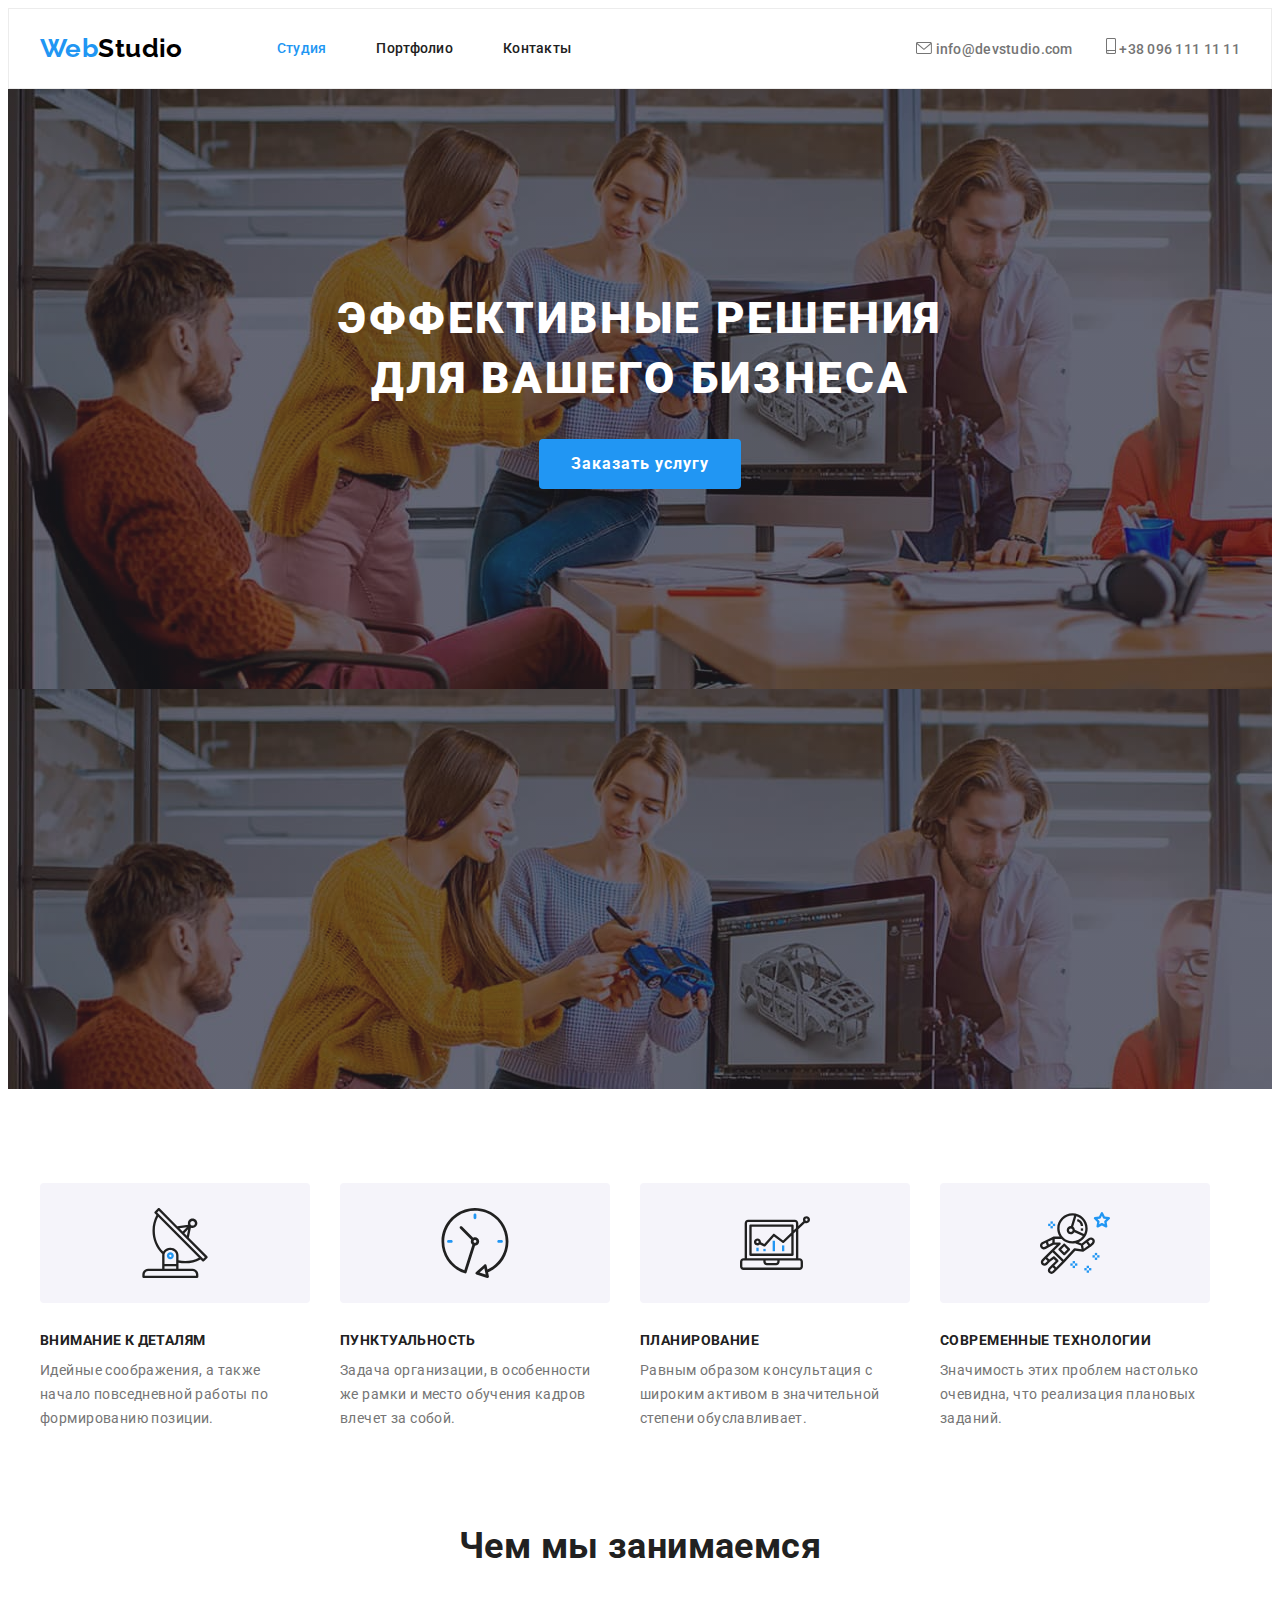
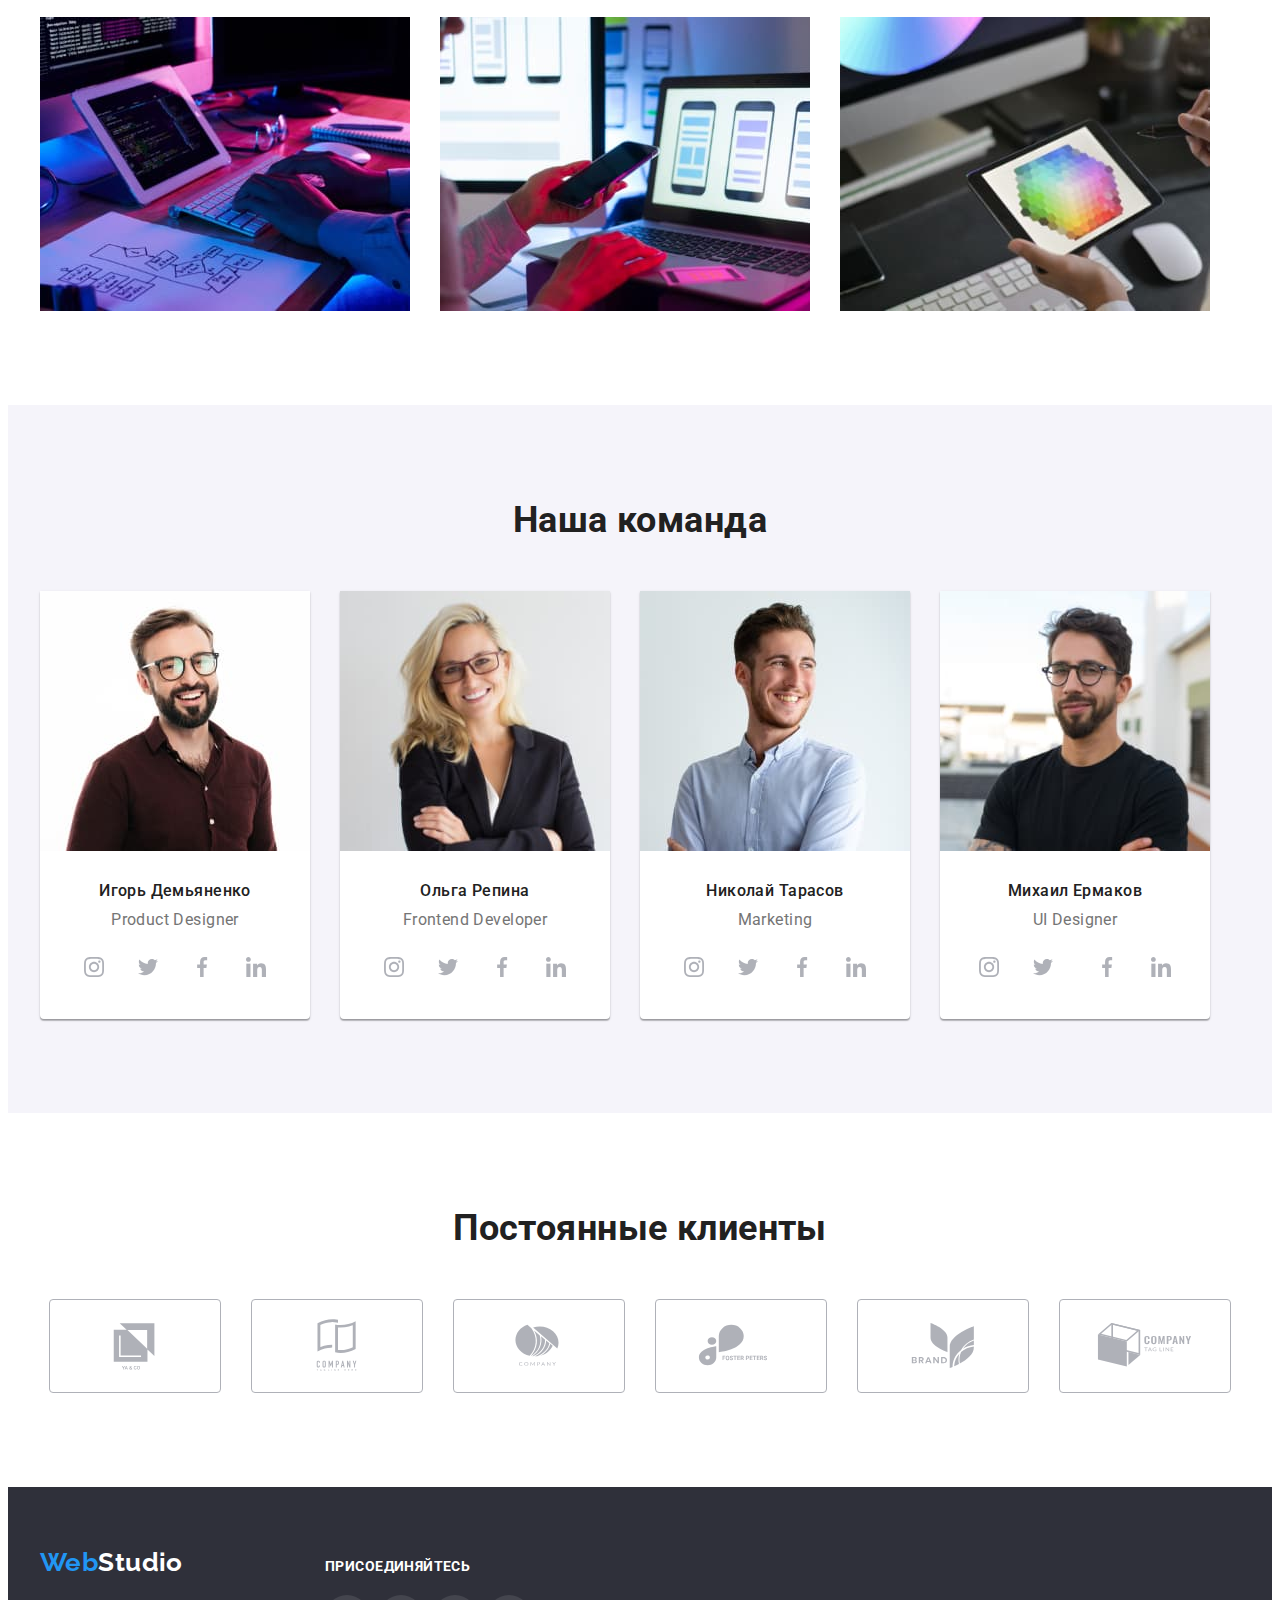
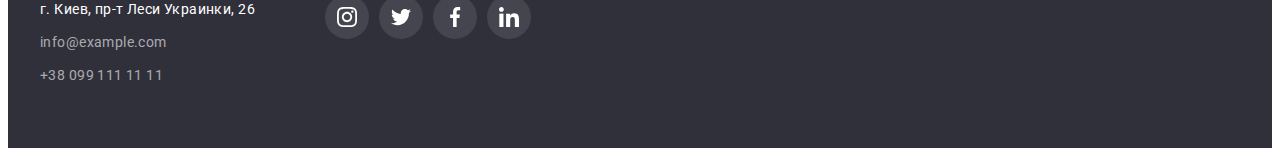
==== index.html @ d0af7e51 "HW4" ====
<!DOCTYPE html>
<html lang="ru">
  <head>
    <meta charset="UTF-8" />
    <meta http-equiv="X-UA-Compatible" content="IE=edge" />
    <meta name="viewport" content="width=device-width, initial-scale=1.0" />
    <title>Document</title>
    <link rel="preconnect" href="https://fonts.googleapis.com" />
    <link rel="preconnect" href="https://fonts.gstatic.com" crossorigin />
    <link
      href="https://fonts.googleapis.com/css2?family=Raleway:wght@700&family=Roboto:wght@400;500;700;900&display=swap"
      rel="stylesheet"
    />
    <link
      rel="stylesheet"
      href="https://cdnjs.cloudflare.com/ajax/libs/modern-normalize/1.1.0/modern-normalize.min.css"
      integrity="sha512-wpPYUAdjBVSE4KJnH1VR1HeZfpl1ub8YT/NKx4PuQ5NmX2tKuGu6U/JRp5y+Y8XG2tV+wKQpNHVUX03MfMFn9Q=="
      crossorigin="anonymous"
      referrerpolicy="no-referrer"
    />
    <link rel="stylesheet" href="./css/styles.css" />
  </head>
  <body>
    <header class="header-nav">
      <div class="container header">
        <nav class="nav">
          <a href="./index.html" class="header-logo link"
            ><span class="logo-title">Web</span>Studio</a
          >
          <ul class="header-list list">
            <li class="header-item link">
              <a href="./index.html" class="header-link link current">Студия</a>
            </li>
            <li class="header-item">
              <a href="./portfolio.html" class="header-link link">Портфолио</a>
            </li>
            <li class="header-item link">
              <a href="" class="header-link link">Контакты</a>
            </li>
          </ul>
        </nav>
        <div class="header-info">
          <a href="mailto:info@devstudio.com" class="header-post link"
            ><svg class="header-icon" width="16" height="12">
             <use href="./img/icons.svg#icon-envelope"></use>
             </svg>
            info@devstudio.com</a>
          <a href="tel:+380961111111" class="header-tel link">
            <svg class="header-icon" width="10" height="16">
             <use href="./img/icons.svg#icon-smartphone"></use>
             </svg>
            +38 096 111 11 11</a>
        </div>
      </div>
    </header>
    <main>
      <section class="hero">
        <div class="container">
          <h1 class="hero-title">Эффективные решения для вашего бизнеса</h1>
          <button type="button" class="main-btn">Заказать услугу</button>
        </div>
      </section>
      <section class="benefits section">
        <div class="container">
          <h2 class="visually-hidden">Наши преимущества</h2>
          <ul class="benefits-img-list list">
            <li class="benefits-img">
              <svg class="benefits-icon" width="70" height="70">
              <use href="./img/icons.svg#icon-antenna"></use>
              </svg>
            </li>
            <li class="benefits-img">
               <svg class="benefits-icon" width="70" height="70">
              <use href="./img/icons.svg#icon-clock"></use>
              </svg>
            </li>
            <li class="benefits-img">
               <svg class="benefits-icon" width="70" height="70">
              <use href="./img/icons.svg#icon-diagram"></use>
              </svg>
            </li>
            <li class="benefits-img">
               <svg class="benefits-icon" width="70" height="70">
              <use href="./img/icons.svg#icon-astronaut"></use>
              </svg>
            </li>

          </ul>
          <ul class="benefits-list list">
            <li class="benefits-item">             
            <h3 class="benefits-title">Внимание к деталям</h3>
              <p class="benefits-paragraph">
                Идейные соображения, а также начало повседневной работы по
                формированию позиции.
              </p>
            </li>
            <li class="benefits-item">
              <h3 class="benefits-title">Пунктуальность</h3>
              <p class="benefits-paragraph">
                Задача организации, в особенности же рамки и место обучения
                кадров влечет за собой.
              </p>
            </li>
            <li class="benefits-item">
              <h3 class="benefits-title">Планирование</h3>
              <p class="benefits-paragraph">
                Равным образом консультация с широким активом в значительной
                степени обуславливает.
              </p>
            </li>
            <li class="benefits-item">
              <h3 class="benefits-title">Современные технологии</h3>
              <p class="benefits-paragraph">
                Значимость этих проблем настолько очевидна, что реализация
                плановых заданий.
              </p>
            </li>
          </ul>
        </div>
      </section>
      <section class="work">
        <div class="container">
          <h2 class="work-title">Чем мы занимаемся</h2>
          <ul class="work-list list">
            <li class="work-item">
              <img src="./img/web1.jpg" alt="Вебдизайн" width="370" />
            </li>
            <li class="work-item">
              <img src="./img/web2.jpg" alt="Вебдизайн" width="370" />
            </li>
            <li class="work-item">
              <img src="./img/web3.jpg" alt="Вебдизайн" width="370" />
            </li>
          </ul>
        </div>
      </section>
      <section class="people section">
        <div class="container">
          <h2 class="people-title">Наша команда</h2>
          <ul class="people-list list"> 
            <li class="people-item">
              <img src="./img/card1.jpg" alt="Игорь Демьяненко" width="270" />
              <div class="people-card">
                <h3 class="people-name">Игорь Демьяненко</h3>
                <p lang="en" class="people-position">Product Designer</p>
                <ul class="people-soc list">
                  <li class="people-soc-item">
                  <a href="" class="people-soc-link link">
                      <svg class="people-soc-icon" width="20" height="20">
                      <use href="./img/icons.svg#icon-instagram"></use>
                    </svg>
                  </a>
                  </li>
                  <li class="people-soc-item">
                  <a href="" class="people-soc-link link">
                     <svg class="people-soc-icon" width="20" height="20">
                      <use href="./img/icons.svg#icon-twitter"></use>
                    </svg>
                  </a>
                  </li>
                  <li class="people-soc-item">
                  <a href="" class="people-soc-link link">
                    <svg class="people-soc-icon" width="20" height="20">
                      <use href="./img/icons.svg#icon-facebook"></use>
                    </svg>
                  </a>
                  </li>
                  <li class="people-soc-item">
                  <a href="" class="people-soc-link link">
                      <svg class="people-soc-icon" width="20" height="20">
                      <use href="./img/icons.svg#icon-linkedin"></use>
                    </svg>
                  </a>               
                  </li>
                </ul>
              </div>
            </li>
            <li class="people-item">
              <img src="./img/card2.jpg" alt="Ольга Репина" width="270" />
              <div class="people-card">
                <h3 class="people-name">Ольга Репина</h3>
                <p lang="en" class="people-position">Frontend Developer</p>
                <ul class="people-soc list">
                  <li class="people-soc-item">
                  <a href="" class="people-soc-link link">
                     <svg class="people-soc-icon" width="20" height="20">
                      <use href="./img/icons.svg#icon-instagram"></use>
                    </svg>
                  </a>
                  </li>
                  <li class="people-soc-item">
                  <a href="" class="people-soc-link link">
                    <svg class="people-soc-icon" width="20" height="20">
                      <use href="./img/icons.svg#icon-twitter"></use>
                    </svg>
                  </a>
                  </li>
                  <li class="people-soc-item">
                  <a href="" class="people-soc-link link">
                      <svg class="people-soc-icon" width="20" height="20">
                      <use href="./img/icons.svg#icon-facebook"></use>
                    </svg>
                  </a>
                  </li>
                  <li class="people-soc-item">
                  <a href="" class="people-soc-link link">
                      <svg class="people-soc-icon" width="20" height="20">
                      <use href="./img/icons.svg#icon-linkedin"></use>
                    </svg>
                  </a>                  
                </li>
                </ul>
              </div>
            </li>
            <li class="people-item">
              <img src="./img/card3.jpg" alt="Николай Тарасов" width="270" />
              <div class="people-card">
                <h3 class="people-name">Николай Тарасов</h3>
                <p lang="en" class="people-position">Marketing</p>
                <ul class="people-soc list">
                  <li class="people-soc-item">
                  <a href="" class="people-soc-link link">
                     <svg class="people-soc-icon" width="20" height="20">
                      <use href="./img/icons.svg#icon-instagram"></use>
                    </svg>
                  </a>
                  </li>
                  <li class="people-soc-item">
                  <a href="" class="people-soc-link link">
                      <svg class="people-soc-icon" width="20" height="20">
                      <use href="./img/icons.svg#icon-twitter"></use>
                    </svg>
                  </a>
                  </li>
                  <li class="people-soc-item">
                  <a href="" class="people-soc-link link">
                      <svg class="people-soc-icon" width="20" height="20">
                      <use href="./img/icons.svg#icon-facebook"></use>
                    </svg>
                  </a>
                  </li>
                  <li class="people-soc-item">
                  <a href="" class="people-soc-link link">
                      <svg class="people-soc-icon" width="20" height="20">
                      <use href="./img/icons.svg#icon-linkedin"></use>
                    </svg>
                  </a>               
                  </li>
                </ul>
              </div>
            <li class="people-item">
              <img src="./img/card4.jpg" alt="Михаил Ермаков" width="270" />
              <div class="people-card">
                <h3 class="people-name">Михаил Ермаков</h3>
                <p lang="en" class="people-position">UI Designer</p>
                <ul class="people-soc list">
                  <li class="people-soc-item">
                  <a href="" class="people-soc-link link">
                     <svg class="people-soc-icon" width="20" height="20">
                      <use href="./img/icons.svg#icon-instagram"></use>
                    </svg>
                  </a>
                  </li>
                  <li class="people-soc-item">
                  <a href="" class="people-soc-link link">
                      <svg class="people-soc-icon" width="20" height="20">
                      <use href="./img/icons.svg#icon-twitter"></use>
                    </svg>
                  </a>
                  </li>
                  <li class="people-soc-item"></li>
                  <a href="" class="people-soc-link link">
                      <svg class="people-soc-icon" width="20" height="20">
                      <use href="./img/icons.svg#icon-facebook"></use>
                    </svg>
                  </a>
                  </li>
                  <li class="people-soc-item">
                  <a href="" class="people-soc-link link">
                      <svg class="people-soc-icon" width="20" height="20">
                      <use href="./img/icons.svg#icon-linkedin"></use>
                    </svg>
                  </a>                  
                  </li>
                </ul>
              </div>
      </section>
      <section class="section clients">
        <div class="container">
        <h4 class="clients-title">Постоянные клиенты</h4>
        <ul class="clients-list list">
          <li class="clients-item">
           <a href="" class="clients-logo-link link">
            <svg class="clients-logo-icon" width="106" height="60">
             <use href="./img/icons.svg#icon-Logo-1"></use>
            </svg>
           </a>
          </li>
          <li class="clients-item">
            <a href="" class="clients-logo-link link">
            <svg class="clients-logo-icon" width="106" height="60">
             <use href="./img/icons.svg#icon-Logo-2"></use>
            </svg>
           </a>
          </li>
          <li class="clients-item">
            <a href="" class="clients-logo-link link">
            <svg class="clients-logo-icon" width="106" height="60">
             <use href="./img/icons.svg#icon-Logo-3"></use>
            </svg>
           </a>
          </li>
          <li class="clients-item">
            <a href="" class="clients-logo-link link">
            <svg class="clients-logo-icon" width="106" height="60">
             <use href="./img/icons.svg#icon-Logo-4"></use>
            </svg>
           </a>
          </li>
          <li class="clients-item">
          <a href="" class="clients-logo-link link">
            <svg class="clients-logo-icon" width="106" height="60">
             <use href="./img/icons.svg#icon-Logo-5"></use>
            </svg>
           </a>
          </li>
          <li class="clients-item">
           <a href="" class="clients-logo-link link">
            <svg class="clients-logo-icon" width="106" height="60">
             <use href="./img/icons.svg#icon-Logo-6"></use>
            </svg>
           </a>
          </li>
        </ul>
       </div>
      </section>
    </main>
    <footer class="footer">
      <div class="container footer-container">
        <div>
        <a href="./index.html" class="footer-logo link"
          ><span class="logo-title">Web</span>Studio</a>
        <address class="address">
          <ul class="address-list list">
            <li class="address-item">
              <a
                href="https://goo.gl/maps/4kPcmCdeqwpq2bxG7"
                class="footer-link link"
                target="_blank"
                rel="noopener noreferrer nofollow"
                >г. Киев, пр-т Леси Украинки, 26</a
              >
            </li>
            <li class="address-item">
              <a href="mailto:info@example.com" class="address-link link"
                >info@example.com</a
              >
            </li>
            <li class="address-item">
              <a href="tel:+380991111111" class="footer-tel link"
                >+38 099 111 11 11</a
              >
            </li>
          </ul>
        </address>
        </div>
       <div class="footer-soc-wrap">
        <strong class="footer-title">Присоединяйтесь</strong>
        <ul class="footer-soc list">
        <li class="footer-soc-item">
        <a href="" class="footer-soc-link link">
         <svg class="footer-soc-icon" width="20" height="20">
         <use href="./img/icons.svg#icon-instagram"></use>
          </svg>
        </a>
        </li>
         <li class="footer-soc-item">
         <a href="" class="footer-soc-link link">
          <svg class="footer-soc-icon" width="20" height="20">
         <use href="./img/icons.svg#icon-twitter"></use>
         </svg>
         </a>
         </li>
         <li class="footer-soc-item">
          <a href="" class="footer-soc-link link">
         <svg class="footer-soc-icon" width="20" height="20">
          <use href="./img/icons.svg#icon-facebook"></use>
         </svg>
         </a>
         </li>
         <li class="footer-soc-item">
         <a href="" class="footer-soc-link link">
        <svg class="footer-soc-icon" width="20" height="20">
        <use href="./img/icons.svg#icon-linkedin"></use>
         </svg>
         </a>                  
         </li>
         </ul> 
        </div> 
      </div>
    </footer>
  </body>
</html>
---- css/styles.css ----
/*цвет заголовков color: #212121;
цвет основного текста color: #757575;
цвет кнопки синий фон background: #2196F3;
белый color: #FFFFFF;
темный фон background: #2F303A;
светлый фон background: #F5F4FA;
самый светлый фон background: #E5E5E5;
синий текст color: #2196F3;
черный color: #000000;
футер адрес color: rgba(255, 255, 255, 0.6);*/
p,
h1,
h2,
h3,
h4 {
  margin: 0;
}
ul {
  margin: 0;
  padding: 0;
}
img {
  display: block;
  max-width: 100%;
  height: auto;
}
button {
  display: block;
  cursor: pointer;
  border: 1px solid transparent;
  border-radius: 4px;
  margin: 0 auto;
  border: none;
}
address {
  font-style: normal;
}
body {
  font-family: "Roboto", sans-serif;
  color: var(--main-grey-color);
  background-color: var(--main-white-color);
  font-size: 14px;
  letter-spacing: 0.03em;
}
:root {
  --main-grey-color: #757575;
  --accent-color: #2196f3;
  --secondary-accent-color: #188ce8;
  --title-text-color: #212121;
  --main-white-color: #ffffff;
  --secondary-grey-color: #f5f4fa;
  --dark-grey-color: #2f303a;
  --total-black-color: #000000;
  --social-link-color: #afb1b8;
}

.list {
  list-style: none;
  margin: 0;
  padding: 0;
}
.link {
  text-decoration: none;
  color: inherit;
}
.container {
  width: 1200px;
  padding-left: 15px;
  padding-right: 15px;
  margin-left: auto;
  margin-right: auto;
}
.section {
  padding-top: 94px;
  padding-bottom: 94px;
}
.visually-hidden {
  position: absolute;
  white-space: nowrap;
  width: 1px;
  height: 1px;
  overflow: hidden;
  border: 0;
  padding: 0;
  clip: rect(0 0 0 0);
  clip-path: inset(50%);
  margin: -1px;
}

/* -------------HEADER------------------ */

.header-nav {
  background-color: var(--main-white-color);
  padding-top: 24px;
  padding-bottom: 24px;
  border: 1px solid #ececec;
}
.header-logo {
  font-family: "Raleway", sans-serif;
  font-weight: 700;
  font-size: 26px;
  line-height: 1.19;
  color: var(--total-black-color);
  margin-right: 94px;
}
.logo-title {
  color: var(--accent-color);
}
.header {
  display: flex;
  align-items: center;
}
.header-list {
  display: flex;
  align-items: center;
  column-gap: 50px;
}
.nav {
  display: flex;
  align-items: center;
}

.header-item {
}

.header-info,
.header-link {
  font-weight: 500;
  font-size: 14px;
  line-height: 1.14;
  letter-spacing: 0.02em;
  color: var(--title-text-color);
}
.header-info {
  margin-left: auto;
}
.header-icon {
  fill: currentColor;
}

.header-post {
  margin-right: 30px;
}

.header-link:hover,
.header-link:focus,
.footer-link:hover,
.footer-link:focus,
.footer-tel:hover,
.footer-tel:focus,
.header-tel:hover,
.header-tel:focus,
.header-post:hover,
.header-post:focus,
.address-link:hover,
.address-link:focus {
  color: var(--accent-color);
}
.header-link.current {
  color: var(--accent-color);
}
.header-post {
  font-weight: 500;
  line-height: 1.14;
  letter-spacing: 0.02em;
  color: var(--main-grey-color);
}
.header-tel {
  font-weight: 500;
  line-height: 1.14;
  letter-spacing: 0.02em;
  color: var(--main-grey-color);
}

/* -------------MAIN------------------ */
/* -------------Hero Benefits------------------ */
.hero {
  background-color: var(--dark-grey-color);
  text-align: center;
  padding-top: 200px;
  padding-bottom: 200px;
  max-width: 1600px;
  height: 600px;
  margin-right: auto;
  margin-left: auto;
  background-image: linear-gradient(
      to right,
      rgba(47, 48, 58, 0.4),
      rgba(47, 48, 58, 0.4)
    ),
    url(../img/hero.jpg);
}

.hero-title {
  font-weight: 900;
  font-size: 44px;
  line-height: 1.36;
  letter-spacing: 0.06em;
  text-transform: uppercase;
  color: var(--main-white-color);
  max-width: 696px;
  margin-right: auto;
  margin-left: auto;
}
.main-btn {
  font-family: "Roboto";
  font-weight: 700;
  font-size: 16px;
  line-height: 1.88;
  letter-spacing: 0.06em;
  text-align: center;

  color: var(--main-white-color);
  background-color: var(--accent-color);

  cursor: pointer;
  margin-top: 30px;
  min-width: 200px;
  padding: 10px 32px;
}

.benefits-list {
  margin-top: 30px;
  background-color: var(--main-white-color);
  display: flex;
  column-gap: 30px;
}
.benefits {
}

.benefits-item {
  max-width: 270px;
  text-align: left;
}
.benefits-img-list {
  display: flex;
  column-gap: 30px;
}
.benefits-img {
  display: flex;
  width: 270px;
  height: 120px;
  background-color: var(--secondary-grey-color);
  border-radius: 4px;
  justify-content: center;
  align-items: center;
}

.benefits-icon {
  fill: var(--title-text-color);
}
.benefits-paragraph {
  line-height: 1.71;
  margin-top: 10px;
  max-width: 270px;
}
.benefits-title {
  font-weight: 700;
  font-size: 14px;
  line-height: 1.14;
  text-transform: uppercase;
  color: var(--title-text-color);
}

/* -------------Work People------------------ */
.work {
  background-color: var(--main-white-color);
  padding-bottom: 94px;
}
.work-title,
.people-title {
  font-size: 36px;
  line-height: 1.17;
  color: var(--title-text-color);
  text-align: center;
}
.work-list {
  display: flex;
  column-gap: 30px;
  margin-top: 50px;
}
.work-item {
}
.people {
  background-color: var(--secondary-grey-color);
}

.people-list {
  display: flex;
  column-gap: 30px;
  margin-top: 50px;
}
.people-item {
  text-align: center;
  background: var(--main-white-color);
  box-shadow: 0px 1px 3px rgba(0, 0, 0, 0.12), 0px 1px 1px rgba(0, 0, 0, 0.14),
    0px 2px 1px rgba(0, 0, 0, 0.2);
  border-radius: 0px 0px 4px 4px;
}
.people-position {
  font-size: 16px;
  line-height: 1.19;
  margin-top: 10px;
}
.people-name {
  font-weight: 500;
  font-size: 16px;
  line-height: 1.19;
  color: var(--title-text-color);
}
.people-card {
  padding: 30px 0;
}
.people-soc {
  display: flex;
  justify-content: center;
  column-gap: 10px;
  margin-top: 16px;
}
.people-soc-item {
}
.people-soc-link {
  width: 44px;
  height: 44px;
  border-radius: 50%;
  background-color: var(--main-white-color);
  display: flex;
  justify-content: center;
  align-items: center;
}
.people-soc-icon {
  fill: var(--social-link-color);
}
.people-soc-link:hover,
.people-soc-link:focus {
  background-color: var(--accent-color);
}
.people-soc-link:hover .people-soc-icon,
.people-soc-link:focus .people-soc-icon {
  fill: var(--main-white-color);
}

.clients {
}
.clients-title {
  font-size: 36px;
  line-height: 1.17;
  text-align: center;
  color: var(--title-text-color);
}
.clients-list {
  display: flex;
  justify-content: center;
  column-gap: 30px;
  margin-top: 50px;
}
.clients-item {
}
.clients-logo-link {
  width: 170px;
  height: 92px;
  border: 1px solid var(--social-link-color);
  border-radius: 4px;
  background-color: var(--main-white-color);
  display: flex;
  justify-content: center;
  align-items: center;
}

.clients-logo-icon {
  fill: var(--social-link-color);
}

.clients-logo-link:hover,
.clients-logo-link:focus {
  border: 1px solid var(--accent-color);
}
.clients-logo-link:hover .clients-logo-icon,
.clients-logo-link:focus .clients-logo-icon {
  fill: var(--accent-color);
}

/* -------------FOOTER------------------ */
.footer {
  display: block;
  background-color: var(--dark-grey-color);
  padding-top: 60px;
  padding-bottom: 60px;
}
.footer-logo {
  font-family: "Raleway", sans-serif;
  font-weight: 700;
  font-size: 26px;
  line-height: 1.19;
  color: var(--main-white-color);
}
.address {
  margin-top: 20px;
}
.address-list {
}
.address-item {
  margin-top: 9px;
}
.address-item:first-child {
  margin-top: 0;
}
.footer-link {
  font-style: normal;
  font-size: 14px;
  line-height: 1.71;
  color: var(--main-white-color);
}
.footer-tel,
.address-link {
  font-style: normal;
  font-size: 14px;
  line-height: 1.71;
  color: rgba(255, 255, 255, 0.6);
}
.main-btn:hover,
.main-btn:focus {
  background-color: var(--secondary-accent-color);
}
.footer-soc {
  display: flex;
  column-gap: 10px;
  margin-top: 20px;
}

.footer-soc-item {
}

.footer-soc-link {
  width: 44px;
  height: 44px;
  border-radius: 50%;
  background-color: rgba(255, 255, 255, 0.1);
  display: flex;
  justify-content: center;
  align-items: center;
}
.footer-soc-icon {
  fill: var(--main-white-color);
}
.footer-soc-link:hover,
.footer-soc-link:focus {
  background-color: var(--accent-color);
}
.footer-container {
  display: flex;
  column-gap: 70px;
  align-items: baseline;
}
.footer-soc-wrap {
}
.footer-title {
  font-size: 14px;
  line-height: 1.14;
  text-transform: uppercase;
  color: var(--main-white-color);
}
/* -------------PORTFOLIO------------------ */
.portfolio {
  background-color: var(--main-white-color);
}
.filter {
  display: flex;
  justify-content: center;
  column-gap: 8px;
  margin-bottom: 50px;
}
.filter-item {
}
.filter-btn {
  font-family: "Roboto", sans-serif;
  font-weight: 500;
  font-size: 16px;
  line-height: 1.63;
  letter-spacing: 0.03em;

  cursor: pointer;
  padding: 6px 22px;

  color: var(--title-text-color);
  background-color: var(--secondary-grey-color);
}
.filter-btn:active,
.filter-btn:hover,
.filter-btn:focus {
  color: var(--main-white-color);
  background-color: var(--accent-color);
}
.cards {
  font-size: 18px;
  line-height: 2;
  letter-spacing: 0.06em;
  color: var(--title-text-color);
  display: flex;
  flex-wrap: wrap;
}
.cards-item {
  margin-right: 30px;
  margin-bottom: 30px;
  width: 370px;
}
.box:hover,
.box:focus {
  box-shadow: 0px 4px 4px rgba(0, 0, 0, 0.25);
}
.cards-link {
}
.text-container {
  border: 1px solid #eeeeee;
  border-top: none;
  padding: 20px 24px;
}
.cards-item:nth-child(3n) {
  margin-right: 0;
}

.cards-item:nth-last-child(-n + 3) {
  margin-bottom: 0;
}
.cards-title {
  font-size: 18px;
  line-height: 2;
  letter-spacing: 0.06em;
  color: var(--title-text-color);
}
.cards-name {
  font-size: 16px;
  line-height: 1.88;
  color: var(--main-grey-color);
  margin-top: 4px;
}
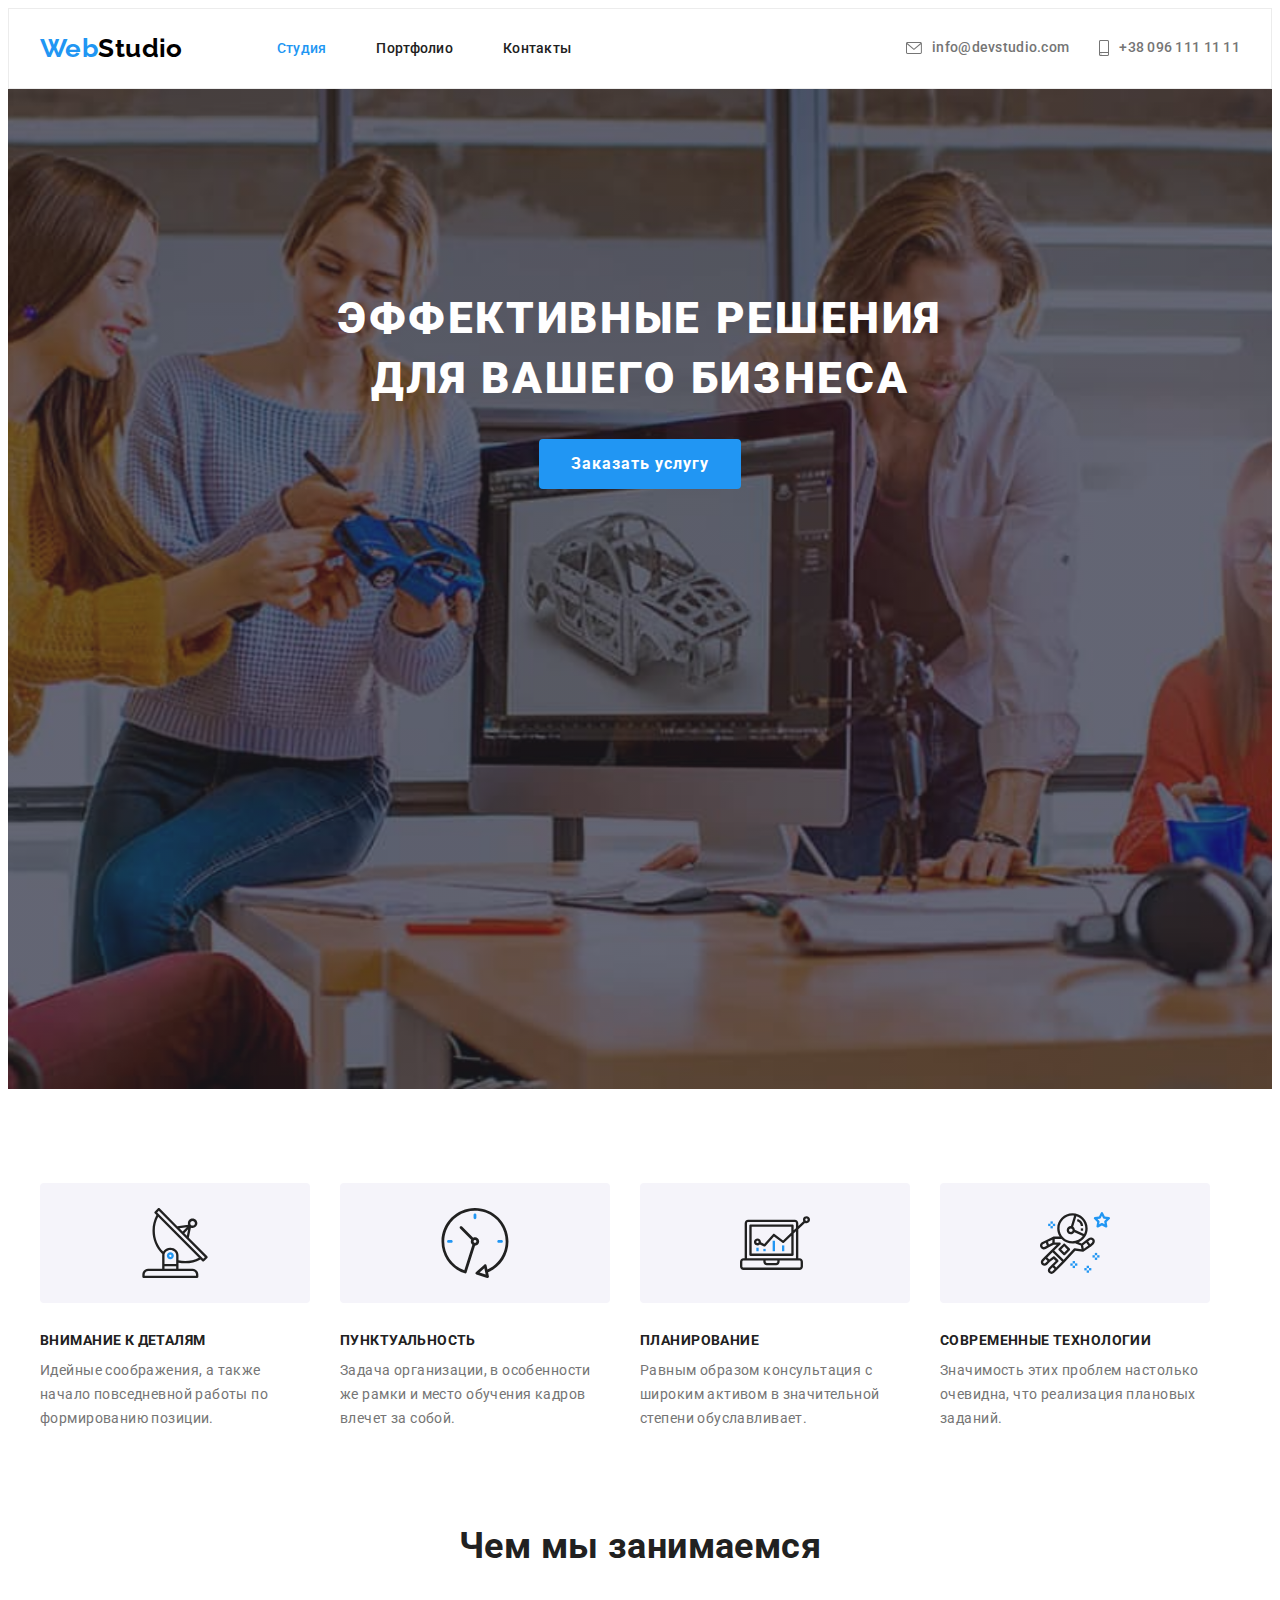
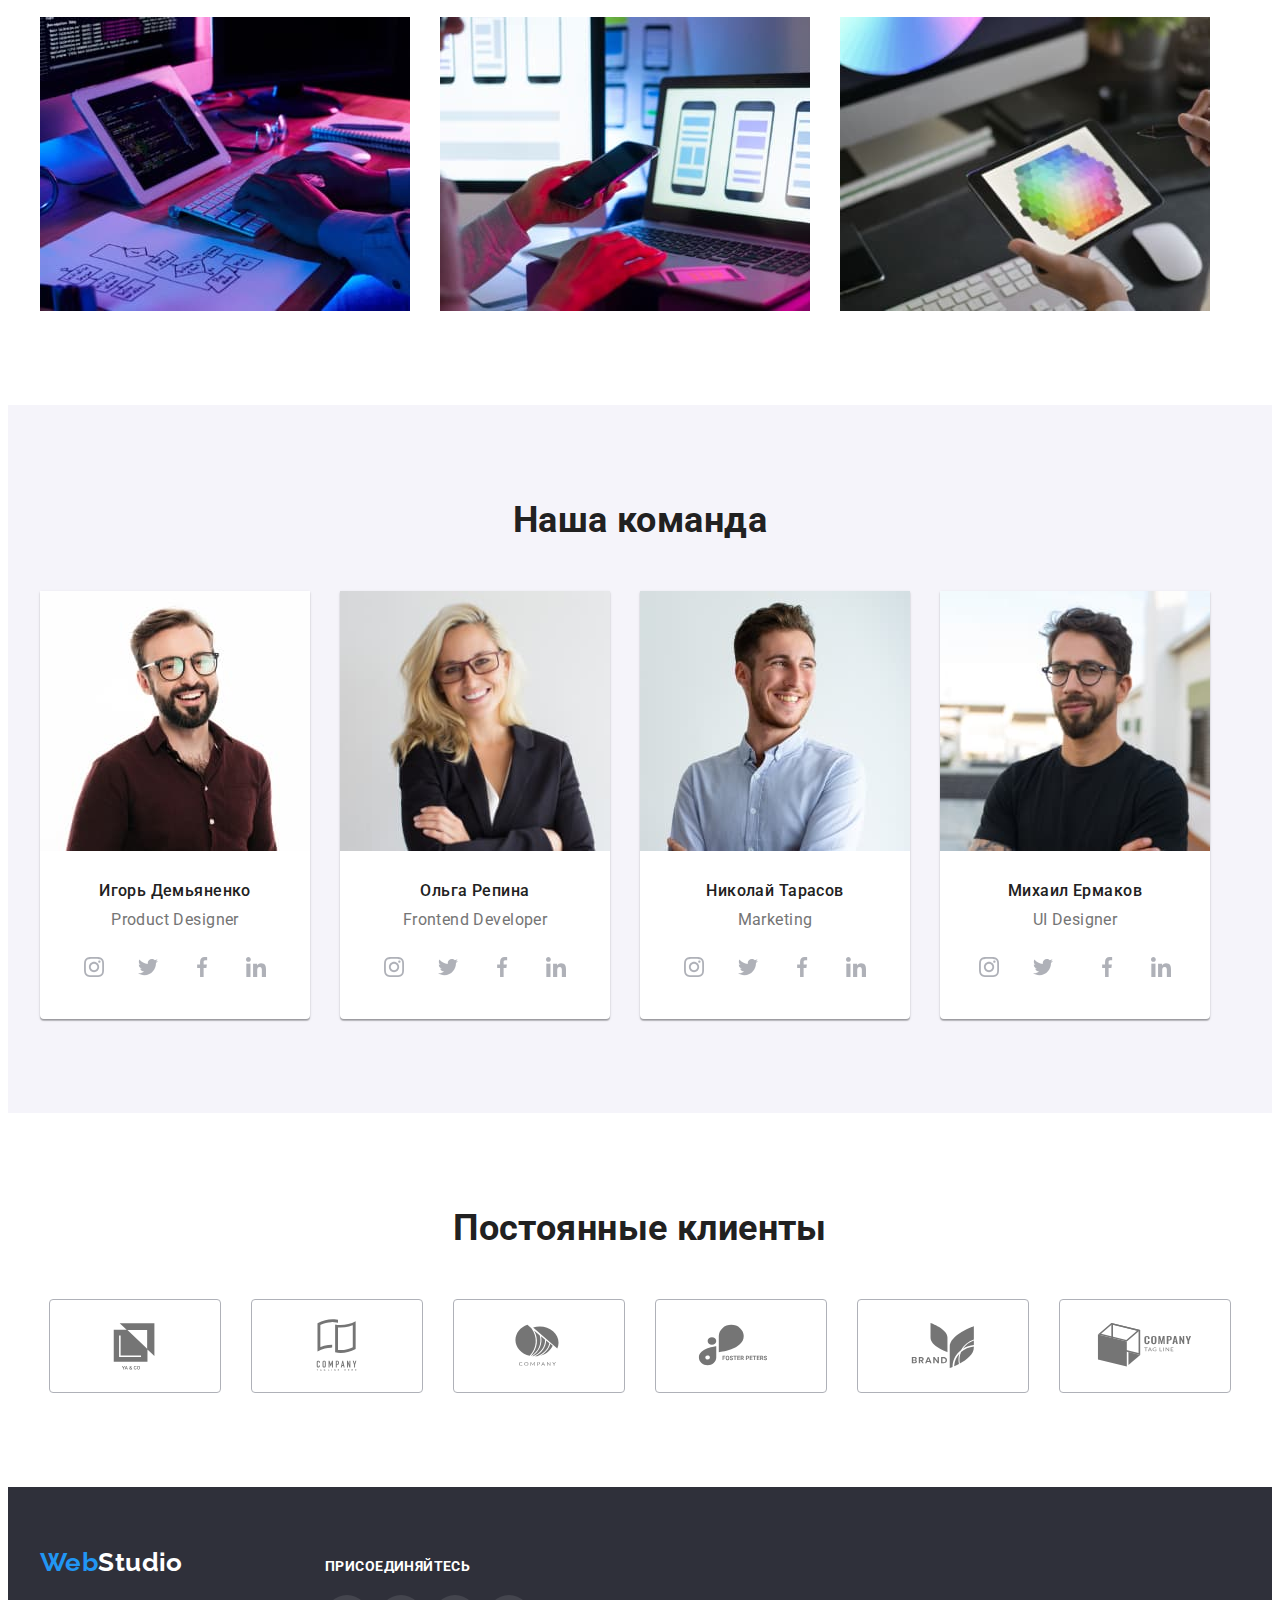
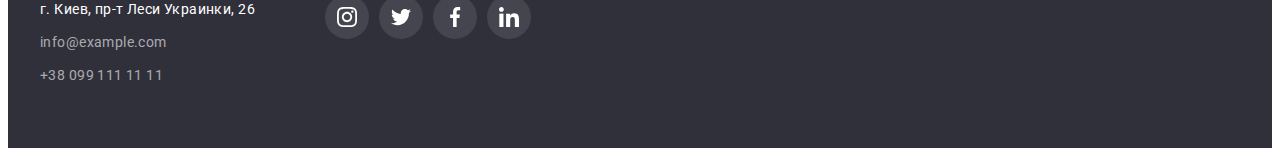
==== commit fefe95ff: "HW4correct" ====
--- a/index.html
+++ b/index.html
@@ -63,31 +63,13 @@
       <section class="benefits section">
         <div class="container">
           <h2 class="visually-hidden">Наши преимущества</h2>
-          <ul class="benefits-img-list list">
-            <li class="benefits-img">
-              <svg class="benefits-icon" width="70" height="70">
+          <ul class="benefits-list list">
+            <li class="benefits-item">     
+            <div class="benefits-img">
+            <svg class="benefits-icon" width="70" height="70">
               <use href="./img/icons.svg#icon-antenna"></use>
-              </svg>
-            </li>
-            <li class="benefits-img">
-               <svg class="benefits-icon" width="70" height="70">
-              <use href="./img/icons.svg#icon-clock"></use>
-              </svg>
-            </li>
-            <li class="benefits-img">
-               <svg class="benefits-icon" width="70" height="70">
-              <use href="./img/icons.svg#icon-diagram"></use>
-              </svg>
-            </li>
-            <li class="benefits-img">
-               <svg class="benefits-icon" width="70" height="70">
-              <use href="./img/icons.svg#icon-astronaut"></use>
-              </svg>
-            </li>
-
-          </ul>
-          <ul class="benefits-list list">
-            <li class="benefits-item">             
+            </svg>
+            </div>        
             <h3 class="benefits-title">Внимание к деталям</h3>
               <p class="benefits-paragraph">
                 Идейные соображения, а также начало повседневной работы по
@@ -95,6 +77,11 @@
               </p>
             </li>
             <li class="benefits-item">
+              <div class="benefits-img">
+              <svg class="benefits-icon" width="70" height="70">
+              <use href="./img/icons.svg#icon-clock"></use>
+              </svg>
+              </div>
               <h3 class="benefits-title">Пунктуальность</h3>
               <p class="benefits-paragraph">
                 Задача организации, в особенности же рамки и место обучения
@@ -102,6 +89,11 @@
               </p>
             </li>
             <li class="benefits-item">
+              <div class="benefits-img">
+              <svg class="benefits-icon" width="70" height="70">
+              <use href="./img/icons.svg#icon-diagram"></use>
+              </svg>
+              </div>
               <h3 class="benefits-title">Планирование</h3>
               <p class="benefits-paragraph">
                 Равным образом консультация с широким активом в значительной
@@ -109,6 +101,11 @@
               </p>
             </li>
             <li class="benefits-item">
+              <div class="benefits-img">
+              <svg class="benefits-icon" width="70" height="70">
+              <use href="./img/icons.svg#icon-astronaut"></use>
+              </svg>
+              </div>
               <h3 class="benefits-title">Современные технологии</h3>
               <p class="benefits-paragraph">
                 Значимость этих проблем настолько очевидна, что реализация
@@ -337,7 +334,7 @@
     </main>
     <footer class="footer">
       <div class="container footer-container">
-        <div>
+       <div class="footer-address">
         <a href="./index.html" class="footer-logo link"
           ><span class="logo-title">Web</span>Studio</a>
         <address class="address">
@@ -363,7 +360,7 @@
             </li>
           </ul>
         </address>
-        </div>
+       </div>
        <div class="footer-soc-wrap">
         <strong class="footer-title">Присоединяйтесь</strong>
         <ul class="footer-soc list">
--- a/css/styles.css
+++ b/css/styles.css
@@ -123,7 +123,6 @@
 .header-item {
 }
 
-.header-info,
 .header-link {
   font-weight: 500;
   font-size: 14px;
@@ -133,13 +132,12 @@
 }
 .header-info {
   margin-left: auto;
+  display: flex;
+  align-items: center;
 }
 .header-icon {
   fill: currentColor;
-}
-
-.header-post {
-  margin-right: 30px;
+  margin-right: 10px;
 }
 
 .header-link:hover,
@@ -160,16 +158,21 @@
   color: var(--accent-color);
 }
 .header-post {
+  margin-right: 30px;
   font-weight: 500;
   line-height: 1.14;
   letter-spacing: 0.02em;
   color: var(--main-grey-color);
+  display: flex;
+  align-items: center;
 }
 .header-tel {
   font-weight: 500;
   line-height: 1.14;
   letter-spacing: 0.02em;
   color: var(--main-grey-color);
+  display: flex;
+  align-items: center;
 }
 
 /* -------------MAIN------------------ */
@@ -189,6 +192,9 @@
       rgba(47, 48, 58, 0.4)
     ),
     url(../img/hero.jpg);
+  background-repeat: no-repeat;
+  background-size: cover;
+  background-position: center;
 }
 
 .hero-title {
@@ -220,7 +226,6 @@
 }
 
 .benefits-list {
-  margin-top: 30px;
   background-color: var(--main-white-color);
   display: flex;
   column-gap: 30px;
@@ -232,10 +237,7 @@
   max-width: 270px;
   text-align: left;
 }
-.benefits-img-list {
-  display: flex;
-  column-gap: 30px;
-}
+
 .benefits-img {
   display: flex;
   width: 270px;
@@ -260,6 +262,7 @@
   line-height: 1.14;
   text-transform: uppercase;
   color: var(--title-text-color);
+  margin-top: 30px;
 }
 
 /* -------------Work People------------------ */
@@ -323,21 +326,19 @@
   width: 44px;
   height: 44px;
   border-radius: 50%;
+  color: var(--social-link-color);
   background-color: var(--main-white-color);
   display: flex;
   justify-content: center;
   align-items: center;
 }
 .people-soc-icon {
-  fill: var(--social-link-color);
+  fill: currentColor;
 }
 .people-soc-link:hover,
 .people-soc-link:focus {
   background-color: var(--accent-color);
-}
-.people-soc-link:hover .people-soc-icon,
-.people-soc-link:focus .people-soc-icon {
-  fill: var(--main-white-color);
+  color: var(--main-white-color);
 }
 
 .clients {
@@ -361,23 +362,19 @@
   height: 92px;
   border: 1px solid var(--social-link-color);
   border-radius: 4px;
-  background-color: var(--main-white-color);
   display: flex;
   justify-content: center;
   align-items: center;
 }
 
 .clients-logo-icon {
-  fill: var(--social-link-color);
+  fill: currentColor;
 }
 
 .clients-logo-link:hover,
 .clients-logo-link:focus {
   border: 1px solid var(--accent-color);
-}
-.clients-logo-link:hover .clients-logo-icon,
-.clients-logo-link:focus .clients-logo-icon {
-  fill: var(--accent-color);
+  color: var(--accent-color);
 }
 
 /* -------------FOOTER------------------ */
@@ -449,10 +446,10 @@
 }
 .footer-container {
   display: flex;
-  column-gap: 70px;
   align-items: baseline;
 }
 .footer-soc-wrap {
+  margin-left: 70px;
 }
 .footer-title {
   font-size: 14px;
@@ -490,6 +487,8 @@
 .filter-btn:focus {
   color: var(--main-white-color);
   background-color: var(--accent-color);
+  box-shadow: 0px 3px 1px rgba(0, 0, 0, 0.1), 0px 1px 2px rgba(0, 0, 0, 0.08),
+    0px 2px 2px rgba(0, 0, 0, 0.12);
 }
 .cards {
   font-size: 18px;
@@ -500,15 +499,17 @@
   flex-wrap: wrap;
 }
 .cards-item {
+  display: flex;
   margin-right: 30px;
   margin-bottom: 30px;
   width: 370px;
 }
-.box:hover,
-.box:focus {
+.cards-link:hover,
+.cards-link:focus {
   box-shadow: 0px 4px 4px rgba(0, 0, 0, 0.25);
 }
 .cards-link {
+  display: block;
 }
 .text-container {
   border: 1px solid #eeeeee;
